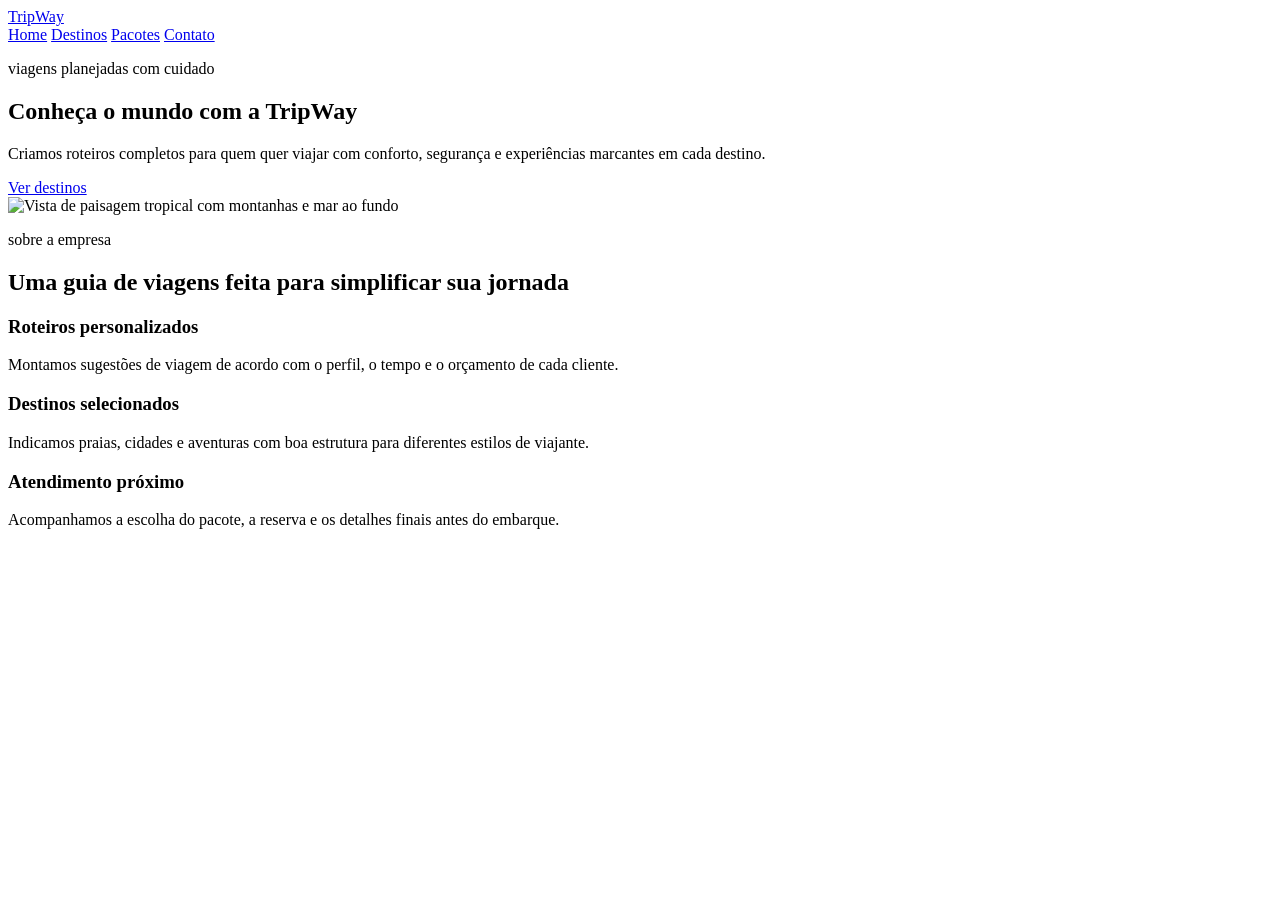
==== index.html @ c7e2014e "finalizado index" ====
<!DOCTYPE html>
<html lang="pt-BR">
<head>
    <meta charset="UTF-8">
    <meta name="viewport" content="width=device-width, initial-scale=1.0">
    <title>TripWay - Guia de Viagens</title>
    <link rel="stylesheet" href="./css/style.css">
</head>
<body>
    <header class="site-header">
        <a class="logo" href="./index.html">TripWay</a>
        <nav class="nav-menu" aria-label="Menu principal">
            <a href="./index.html">Home</a>
            <a href="./pages/destinos.html">Destinos</a>
            <a href="./pages/pacotes.html">Pacotes</a>
            <a href="./pages/contato.html">Contato</a>
        </nav>
    </header>
    <main>
        <section class="hero">
            <div class="hero-text">
                <p class="tagline">viagens planejadas com cuidado</p>
                <h1>Conhe&ccedil;a o mundo com a TripWay</h1>
                <p>
                    Criamos roteiros completos para quem quer viajar com conforto,
                    seguran&ccedil;a e experi&ecirc;ncias marcantes em cada destino.
                </p>
                <a class="button" href="./pages/destinos.html">Ver destinos</a>
            </div>
            <img src="./images/banner.jpg" alt="Vista de paisagem tropical com montanhas e mar ao fundo">
        </section>

        <section class="section">
            <div class="section-heading">
                <p class="tagline">sobre a empresa</p>
                <h2>Uma guia de viagens feita para simplificar sua jornada</h2>
            </div>
            <div class="about-grid">
                <article class="info-card">
                    <h3>Roteiros personalizados</h3>
                    <p>Montamos sugest&otilde;es de viagem de acordo com o perfil, o tempo e o or&ccedil;amento de cada cliente.</p>
                </article>
                <article class="info-card">
                    <h3>Destinos selecionados</h3>
                    <p>Indicamos praias, cidades e aventuras com boa estrutura para diferentes estilos de viajante.</p>
                </article>
                <article class="info-card">
                    <h3>Atendimento pr&oacute;ximo</h3>
                    <p>Acompanhamos a escolha do pacote, a reserva e os detalhes finais antes do embarque.</p>
                </article>
            </div>
        </section>
    </main>
</body>
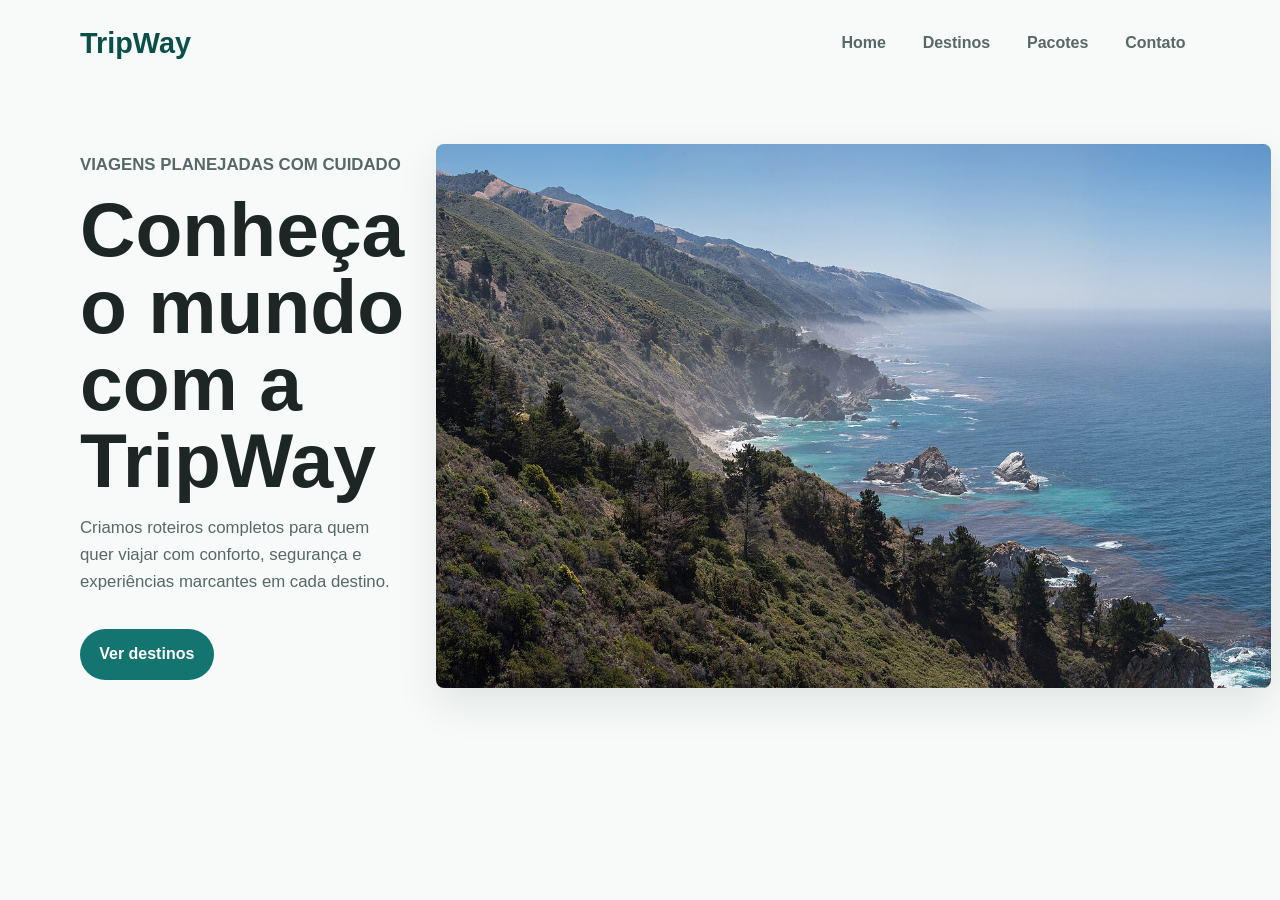
==== commit 23778c3a: "add destinos" ====
--- a/index.html
+++ b/index.html
@@ -4,7 +4,7 @@
     <meta charset="UTF-8">
     <meta name="viewport" content="width=device-width, initial-scale=1.0">
     <title>TripWay - Guia de Viagens</title>
-    <link rel="stylesheet" href="./css/style.css">
+    <link rel="stylesheet" href="css/style.css">
 </head>
 <body>
     <header class="site-header">
@@ -27,8 +27,8 @@
                 </p>
                 <a class="button" href="./pages/destinos.html">Ver destinos</a>
             </div>
-            <img src="./images/banner.jpg" alt="Vista de paisagem tropical com montanhas e mar ao fundo">
-        </section>
+            <img src="./images/Banner.png" 
+        <section>
 
         <section class="section">
             <div class="section-heading">
--- a/css/style.css
+++ b/css/style.css
@@ -0,0 +1,346 @@
+:root {
+    --color-bg: #f7faf8;
+    --color-surface: #ffffff;
+    --color-text: #1d2525;
+    --color-muted: #586767;
+    --color-primary: #14746f;
+    --color-primary-dark: #0b4f4a;
+    --color-accent: #f4a261;
+    --color-border: #d8e2dc;
+    --shadow-card: 0 1rem 2.5rem rgba(29, 37, 37, 0.1);
+    --radius: 0.5rem;
+    --max-width: 70rem;
+}
+
+* {
+    box-sizing: border-box;
+}
+
+body {
+    margin: 0;
+    min-height: 100vh;
+    background: var(--color-bg);
+    color: var(--color-text);
+    font-family: Arial, Helvetica, sans-serif;
+    line-height: 1.6;
+}
+
+img {
+    display: block;
+    max-width: 100%;
+    height: auto;
+}
+
+a {
+    color: inherit;
+    text-decoration: none;
+}
+
+.site-header {
+    display: flex;
+    align-items: center;
+    justify-content: space-between;
+    gap: 1.5rem;
+    width: min(100% - 2rem, var(--max-width));
+    margin: 0 auto;
+    padding: 1.25rem 0;
+}
+
+.logo {
+    color: var(--color-primary-dark);
+    font-size: 1.8rem;
+    font-weight: 800;
+}
+
+.nav-menu {
+    display: flex;
+    align-items: center;
+    gap: 0.5rem;
+    flex-wrap: wrap;
+}
+
+.nav-menu a {
+    border-radius: 999px;
+    padding: 0.55rem 0.9rem;
+    color: var(--color-muted);
+    font-weight: 700;
+    transition: background 0.2s ease, color 0.2s ease;
+}
+
+.nav-menu a:hover {
+    background: var(--color-primary);
+    color: #ffffff;
+}
+
+main {
+    width: min(100% - 2rem, var(--max-width));
+    margin: 0 auto;
+}
+
+.hero {
+    display: flex;
+    align-items: center;
+    gap: 2rem;
+    min-height: 72vh;
+    padding: 2rem 0 4rem;
+}
+
+.hero-text {
+    flex: 1 1 24rem;
+}
+
+.hero h1,
+.page-title h1 {
+    max-width: 12ch;
+    margin: 0;
+    font-size: clamp(2.4rem, 8vw, 4.8rem);
+    line-height: 1;
+}
+
+.hero p,
+.page-title p {
+    max-width: 42rem;
+    color: var(--color-muted);
+    font-size: 1.05rem;
+}
+
+.hero img {
+    flex: 1 1 24rem;
+    width: 100%;
+    min-height: 24rem;
+    max-height: 34rem;
+    object-fit: cover;
+    border-radius: var(--radius);
+    box-shadow: var(--shadow-card);
+}
+
+.tagline {
+    margin: 0 0 0.75rem;
+    color: var(--color-primary);
+    font-size: 0.8rem;
+    font-weight: 800;
+    letter-spacing: 0;
+    text-transform: uppercase;
+}
+
+.button {
+    display: inline-block;
+    border: 0;
+    border-radius: 999px;
+    margin-top: 1rem;
+    padding: 0.8rem 1.2rem;
+    background: var(--color-primary);
+    color: #ffffff;
+    cursor: pointer;
+    font: inherit;
+    font-weight: 800;
+    transition: background 0.2s ease, transform 0.2s ease;
+}
+
+.button:hover {
+    background: var(--color-primary-dark);
+    transform: translateY(-0.12rem);
+}
+
+.section,
+.page-title,
+.cards-container,
+.services-layout,
+.contact-layout {
+    padding: 3rem 0;
+}
+
+.section-heading {
+    max-width: 40rem;
+    margin-bottom: 1.5rem;
+}
+
+.section-heading h2,
+.page-title h1 {
+    color: var(--color-primary-dark);
+}
+
+.about-grid,
+.cards-container,
+.service-list {
+    display: flex;
+    gap: 1rem;
+}
+
+.info-card,
+.destination-card,
+.service-card,
+.contact-form {
+    border: 1px solid var(--color-border);
+    border-radius: var(--radius);
+    background: var(--color-surface);
+    box-shadow: var(--shadow-card);
+}
+
+.info-card {
+    flex: 1 1 0;
+    padding: 1.25rem;
+}
+
+.info-card h3,
+.destination-card h2,
+.service-card h2 {
+    margin-top: 0;
+    color: var(--color-primary-dark);
+}
+
+.destination-card {
+    flex: 1 1 15rem;
+    overflow: hidden;
+}
+
+.destination-card img {
+    width: 100%;
+    aspect-ratio: 4 / 3;
+    object-fit: cover;
+}
+
+.destination-card div,
+.service-card {
+    padding: 1.25rem;
+}
+
+.services-layout,
+.contact-layout {
+    display: flex;
+    align-items: flex-start;
+    gap: 1.5rem;
+}
+
+.services-layout > img,
+.contact-layout > img {
+    flex: 0 1 22rem;
+    width: 100%;
+    border-radius: var(--radius);
+    object-fit: cover;
+    aspect-ratio: 4 / 5;
+}
+
+.service-list {
+    flex: 1 1 auto;
+    flex-wrap: wrap;
+}
+
+.service-card {
+    flex: 1 1 16rem;
+}
+
+.contact-form {
+    flex: 1 1 28rem;
+    padding: 1.5rem;
+}
+
+.form-row {
+    display: flex;
+    gap: 1rem;
+}
+
+.form-group {
+    display: flex;
+    flex: 1 1 0;
+    flex-direction: column;
+    gap: 0.35rem;
+    margin-bottom: 1rem;
+}
+
+label {
+    color: var(--color-primary-dark);
+    font-weight: 800;
+}
+
+input,
+select,
+textarea {
+    width: 100%;
+    border: 1px solid var(--color-border);
+    border-radius: var(--radius);
+    padding: 0.8rem;
+    background: #ffffff;
+    color: var(--color-text);
+    font: inherit;
+}
+
+input:focus,
+select:focus,
+textarea:focus {
+    outline: 0.18rem solid rgba(20, 116, 111, 0.25);
+    border-color: var(--color-primary);
+}
+
+footer {
+    margin-top: 3rem;
+    padding: 1.5rem 1rem;
+    background: var(--color-primary-dark);
+    color: #ffffff;
+    text-align: center;
+}
+
+@media (max-width: 900px) {
+    .hero,
+    .services-layout,
+    .contact-layout {
+        align-items: stretch;
+        flex-direction: column;
+    }
+
+    .hero {
+        min-height: auto;
+    }
+
+    .hero img,
+    .services-layout > img,
+    .contact-layout > img {
+        min-height: 18rem;
+        aspect-ratio: 16 / 9;
+    }
+
+    .cards-container {
+        flex-wrap: wrap;
+    }
+
+    .destination-card {
+        flex-basis: calc(50% - 1rem);
+    }
+}
+
+@media (max-width: 768px) {
+    .site-header {
+        align-items: flex-start;
+        flex-direction: column;
+    }
+
+    .nav-menu {
+        flex-direction: column;
+        align-items: stretch;
+        width: 100%;
+    }
+
+    .nav-menu a {
+        width: 100%;
+        border: 1px solid var(--color-border);
+        background: var(--color-surface);
+        text-align: center;
+    }
+
+    .about-grid,
+    .cards-container,
+    .service-list,
+    .form-row {
+        flex-direction: column;
+    }
+
+    .destination-card {
+        flex-basis: auto;
+    }
+
+    .hero h1,
+    .page-title h1 {
+        max-width: 100%;
+        font-size: 2.4rem;
+    }
+}
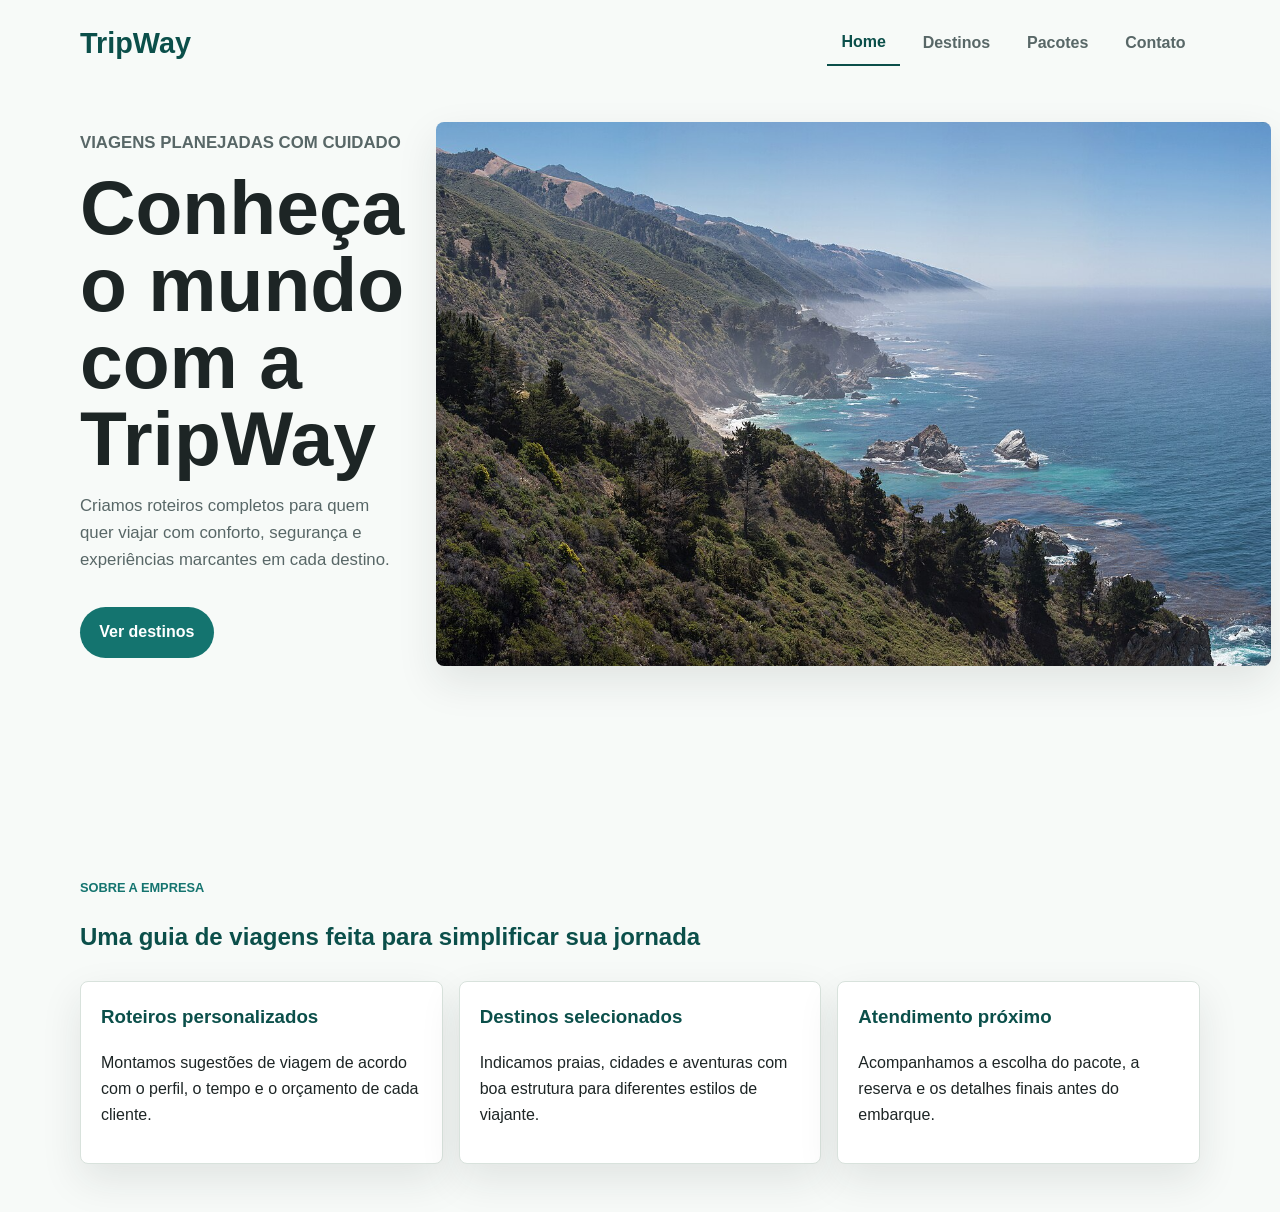
==== commit e23e76f0: "ajustes geral" ====
--- a/index.html
+++ b/index.html
@@ -10,25 +10,30 @@
     <header class="site-header">
         <a class="logo" href="./index.html">TripWay</a>
         <nav class="nav-menu" aria-label="Menu principal">
-            <a href="./index.html">Home</a>
+            <a href="./index.html" class="active">Home</a>
             <a href="./pages/destinos.html">Destinos</a>
             <a href="./pages/pacotes.html">Pacotes</a>
-            <a href="./pages/contato.html">Contato</a>
+            <a href="./pages/contatos.html">Contato</a>
         </nav>
     </header>
     <main>
         <section class="hero">
-            <div class="hero-text">
-                <p class="tagline">viagens planejadas com cuidado</p>
-                <h1>Conhe&ccedil;a o mundo com a TripWay</h1>
-                <p>
-                    Criamos roteiros completos para quem quer viajar com conforto,
-                    seguran&ccedil;a e experi&ecirc;ncias marcantes em cada destino.
-                </p>
-                <a class="button" href="./pages/destinos.html">Ver destinos</a>
-            </div>
-            <img src="./images/Banner.png" 
-        <section>
+    <div class="hero-text">
+        <p class="tagline">viagens planejadas com cuidado</p>
+        <h1>Conheça o mundo com a TripWay</h1>
+        <p>
+            Criamos roteiros completos para quem quer viajar com conforto,
+            segurança e experiências marcantes em cada destino.
+        </p>
+        <a class="button" href="./pages/destinos.html">Ver destinos</a>
+    </div>
+    <img src="./images/Banner.png" alt="Banner TripWay"> 
+    </section> 
+
+    <section class="section"> 
+        
+    </div>
+    </section>
 
         <section class="section">
             <div class="section-heading">
--- a/css/style.css
+++ b/css/style.css
@@ -67,6 +67,18 @@
     transition: background 0.2s ease, color 0.2s ease;
 }
 
+.nav-menu a.active {
+    color: var(--color-primary-dark);
+    border-bottom: 2px solid var(--color-primary-dark);
+    border-radius: 0;
+}
+
+.nav-menu a:hover {
+    background: var(--color-primary);
+    color: #ffffff;
+}
+}
+
 .nav-menu a:hover {
     background: var(--color-primary);
     color: #ffffff;
@@ -344,3 +356,25 @@
         font-size: 2.4rem;
     }
 }
+
+.services-layout {
+    flex-direction: column;
+}
+.services-layout > img {
+    max-height: 25rem;
+    width: 100%;
+    object-fit: cover;
+}
+
+.contact-layout {
+    flex-direction: column;
+}
+.contact-layout > img {
+    max-height: 25rem;
+    width: 100%;
+    object-fit: cover;
+}
+.contact-form {
+    width: 100%;
+    max-width: 100%;
+}
